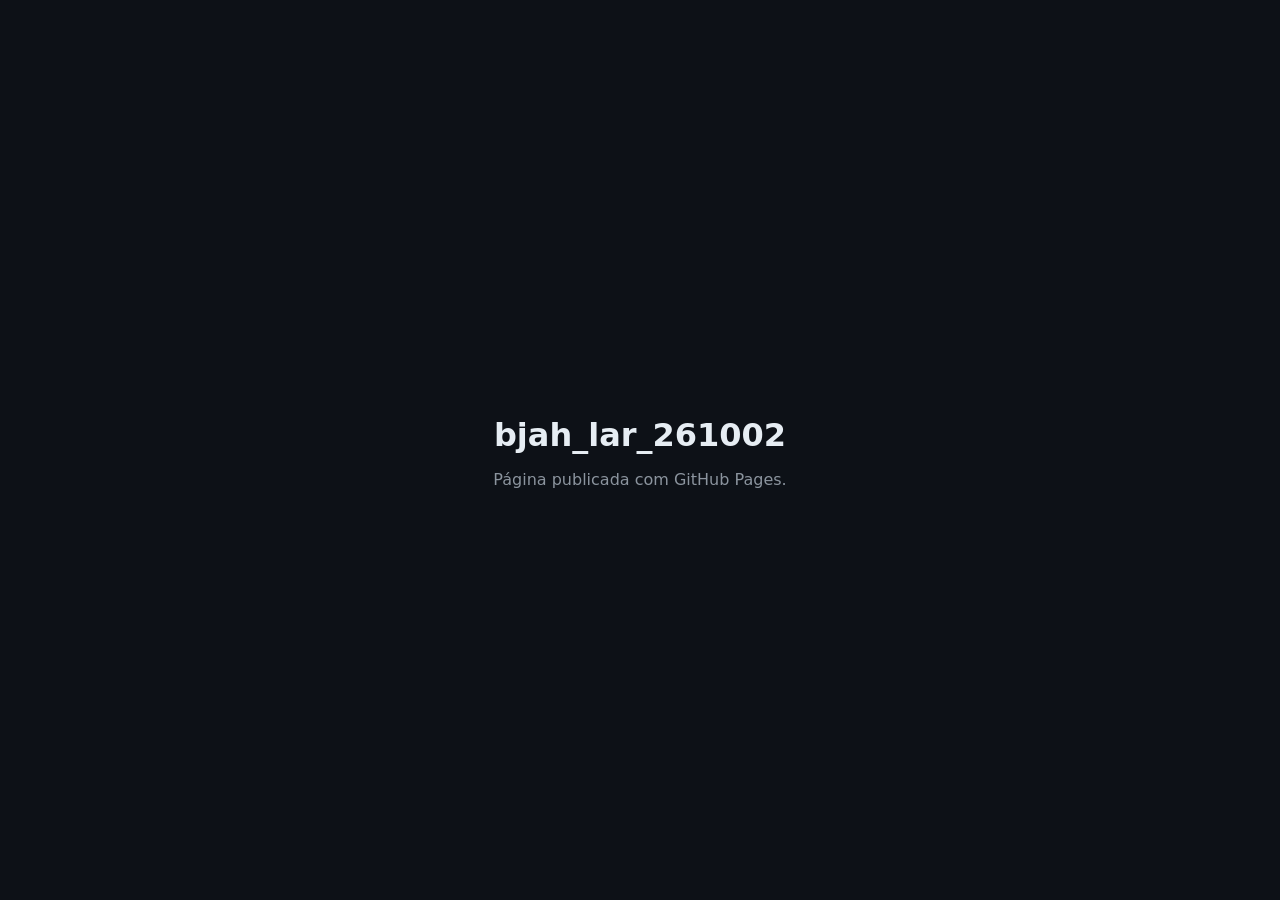
==== index.html @ b50af1e0 "chore: setup inicial do projeto com GitHub Pages" ====
<!DOCTYPE html>
<html lang="pt-BR">
<head>
  <meta charset="UTF-8">
  <meta name="viewport" content="width=device-width, initial-scale=1.0">
  <title>bjah_lar_261002</title>
  <style>
    body {
      margin: 0;
      font-family: system-ui, -apple-system, "Segoe UI", sans-serif;
      background: #0d1117;
      color: #e6edf3;
      display: flex;
      align-items: center;
      justify-content: center;
      min-height: 100vh;
      text-align: center;
    }
    main { padding: 2rem; }
    h1 { font-size: 2rem; margin-bottom: 0.5rem; }
    p { color: #8b949e; }
    a { color: #58a6ff; }
  </style>
</head>
<body>
  <main>
    <h1>bjah_lar_261002</h1>
    <p>Página publicada com GitHub Pages.</p>
  </main>
</body>
</html>
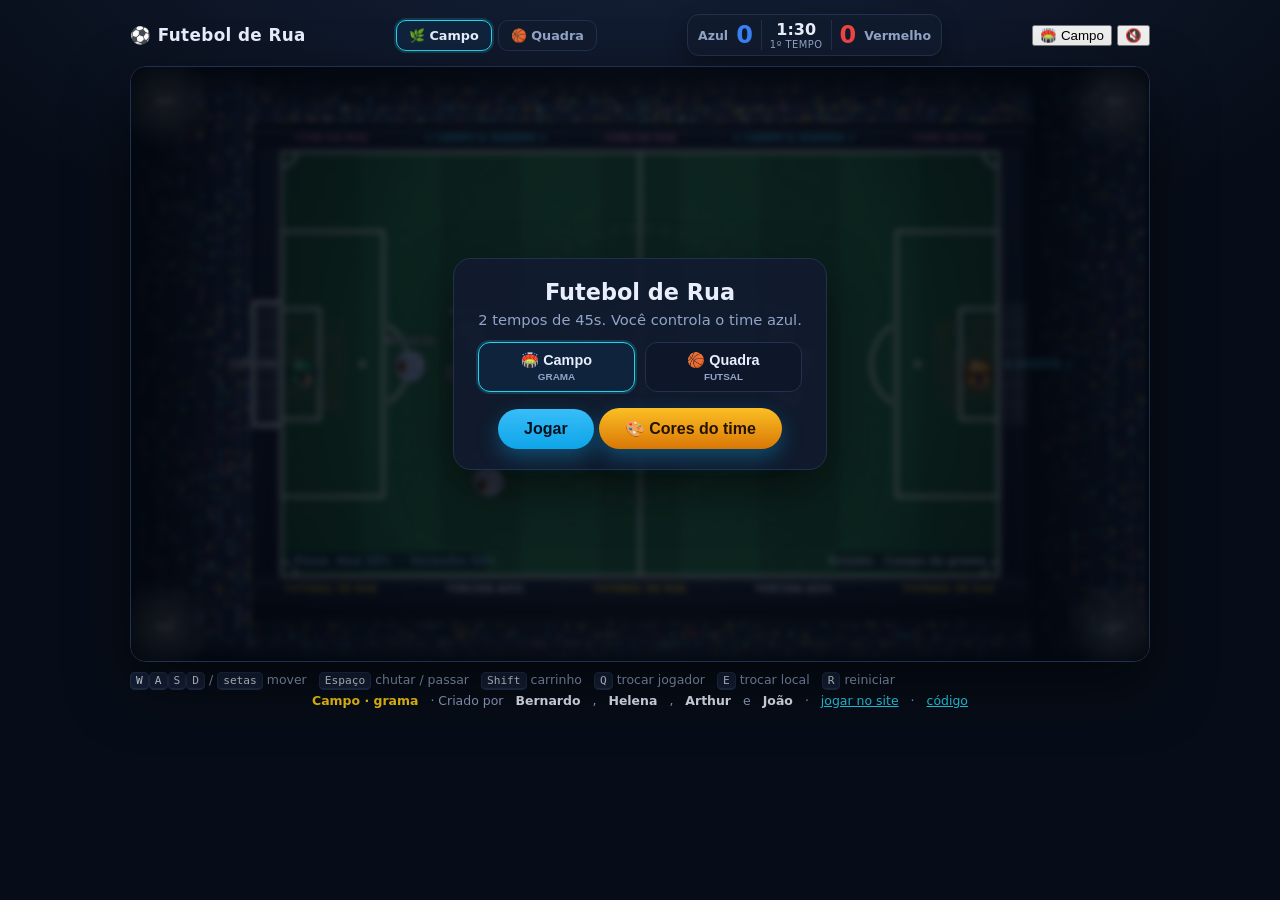
==== commit b561633c: "feat: jogo de futebol com campo de grama (arquibancadas) e quadra de futsal" ====
--- a/index.html
+++ b/index.html
@@ -2,30 +2,120 @@
 <html lang="pt-BR">
 <head>
   <meta charset="UTF-8">
-  <meta name="viewport" content="width=device-width, initial-scale=1.0">
-  <title>bjah_lar_261002</title>
-  <style>
-    body {
-      margin: 0;
-      font-family: system-ui, -apple-system, "Segoe UI", sans-serif;
-      background: #0d1117;
-      color: #e6edf3;
-      display: flex;
-      align-items: center;
-      justify-content: center;
-      min-height: 100vh;
-      text-align: center;
-    }
-    main { padding: 2rem; }
-    h1 { font-size: 2rem; margin-bottom: 0.5rem; }
-    p { color: #8b949e; }
-    a { color: #58a6ff; }
-  </style>
+  <meta name="viewport" content="width=device-width, initial-scale=1.0, maximum-scale=1.0, user-scalable=no">
+  <title>Futebol de Rua — Campo &amp; Quadra</title>
+  <meta name="description" content="Jogo de futebol arcade com campo de grama e quadra de futsal. Bernardo, Helena, Arthur e João.">
+  <link rel="stylesheet" href="css/style.css">
 </head>
 <body>
-  <main>
-    <h1>bjah_lar_261002</h1>
-    <p>Página publicada com GitHub Pages.</p>
-  </main>
+  <div class="app">
+    <header class="topbar">
+      <h1 class="title">⚽ Futebol de Rua</h1>
+
+      <div class="arenas" role="group" aria-label="Escolher praça">
+        <button class="arena is-active" type="button" data-venue="campo">🌿 Campo</button>
+        <button class="arena" type="button" data-venue="quadra">🏀 Quadra</button>
+      </div>
+
+      <div class="scoreboard">
+        <div class="team team--home">
+          <span class="team__name">Azul</span>
+          <span class="team__goals" id="goalsHome">0</span>
+        </div>
+        <div class="clock">
+          <span id="clock">1:30</span>
+          <small id="half">1º tempo</small>
+        </div>
+        <div class="team team--away">
+          <span class="team__goals" id="goalsAway">0</span>
+          <span class="team__name">Vermelho</span>
+        </div>
+      </div>
+
+      <div class="tools">
+        <button class="tool" id="btnVenue" type="button" title="Trocar de local">🏟️ <span id="venueName">Campo</span></button>
+        <button class="tool is-off" id="btnSound" type="button" title="Som">🔇</button>
+      </div>
+    </header>
+
+    <main class="stage">
+      <canvas id="game" width="960" height="560"></canvas>
+
+      <div class="overlay" id="overlay">
+        <div class="overlay__card">
+          <h2 id="overlayTitle">Futebol de Rua</h2>
+          <p id="overlayText">2 tempos de 45s. Você controla o time azul.</p>
+          <div class="venues" role="group" aria-label="Escolher praça">
+            <button class="venue is-active" type="button" data-venue="campo">🏟️ Campo<small>Grama</small></button>
+            <button class="venue" type="button" data-venue="quadra">🏀 Quadra<small>Futsal</small></button>
+          </div>
+          <button id="btnPlay" class="btn" type="button">Jogar</button>
+          <button id="btnCustom" class="btn btn--ghost btn--wide" type="button">🎨 Cores do time</button>
+        </div>
+      </div>
+
+      <div class="touch" id="touch" hidden>
+        <div class="pad" id="pad"><div class="pad__knob" id="knob"></div></div>
+        <div class="buttons">
+          <button class="btn btn--ghost" id="btnSlide" type="button">🛝<small>Carrinho</small></button>
+          <button class="btn btn--kick" id="btnKick" type="button">⚽<small>Chute</small></button>
+        </div>
+      </div>
+    </main>
+
+    <section class="closet" id="closet" hidden>
+      <div class="closet__head">
+        <strong>🎨 Closet — cores do mundo</strong>
+        <button class="tool" id="btnCloseCloset" type="button">Fechar</button>
+      </div>
+      <div class="closet__grid">
+        <label class="field"><span>Time</span>
+          <select id="kitTeam">
+            <option value="1">Azul (você)</option>
+            <option value="2">Vermelho (IA)</option>
+          </select>
+        </label>
+        <label class="field"><span>Camisa</span><input type="color" id="kitShirt" value="#2f6fe0"></label>
+        <label class="field"><span>Detalhe</span><input type="color" id="kitTrim" value="#ffffff"></label>
+        <label class="field"><span>Calção</span><input type="color" id="kitShorts" value="#0f2a5c"></label>
+        <label class="field"><span>Meias</span><input type="color" id="kitSocks" value="#bfdbfe"></label>
+        <label class="field"><span>Chuteira</span><input type="color" id="kitBoot" value="#facc15"></label>
+        <label class="field"><span>Estoque</span><input type="color" id="kitBoot2" value="#111827"></label>
+        <label class="field"><span>Pele</span><input type="color" id="kitSkin" value="#e0a97c"></label>
+        <label class="field"><span>Cabelo</span><input type="color" id="kitHair" value="#2b1a12"></label>
+        <label class="field field--wide"><span>Estampa</span>
+          <select id="kitStyle">
+            <option value="stripes">Listrado</option>
+            <option value="hoops">Horizontal</option>
+            <option value="plain">Liso</option>
+            <option value="sash">Faixa</option>
+            <option value="gradient">Degradê</option>
+          </select>
+        </label>
+      </div>
+      <div class="closet__actions">
+        <button class="btn btn--ghost" id="kitRandom" type="button">🎲 Aleatório</button>
+        <button class="btn btn--ghost" id="kitReset" type="button">↺ Padrão</button>
+      </div>
+    </section>
+
+    <footer class="hints">
+      <span><kbd>W</kbd><kbd>A</kbd><kbd>S</kbd><kbd>D</kbd> / <kbd>setas</kbd> mover</span>
+      <span><kbd>Espaço</kbd> chutar / passar</span>
+      <span><kbd>Shift</kbd> carrinho</span>
+      <span><kbd>Q</kbd> trocar jogador</span>
+      <span><kbd>E</kbd> trocar local</span>
+      <span><kbd>R</kbd> reiniciar</span>
+    </footer>
+
+    <footer class="credits">
+      <span id="arenaName">Campo · grama</span>
+      · Criado por <strong>Bernardo</strong>, <strong>Helena</strong>, <strong>Arthur</strong> e <strong>João</strong>
+      · <a href="https://larandreluizinfo.github.io/bjah_lar_261002/">jogar no site</a>
+      · <a href="https://github.com/larandreluizinfo/bjah_lar_261002">código</a>
+    </footer>
+  </div>
+
+  <script src="js/game.js"></script>
 </body>
 </html>
--- a/css/style.css
+++ b/css/style.css
@@ -0,0 +1,166 @@
+:root {
+  --bg: #070d18;
+  --panel: #111b2e;
+  --line: #22304f;
+  --text: #e8eefc;
+  --muted: #93a4c8;
+  --home: #3b82f6;
+  --away: #ef4444;
+  --accent: #22d3ee;
+  --gold: #facc15;
+}
+
+* { box-sizing: border-box; }
+
+body {
+  margin: 0;
+  min-height: 100vh;
+  background: radial-gradient(1300px 700px at 50% -15%, #17233d 0%, var(--bg) 62%);
+  color: var(--text);
+  font-family: system-ui, -apple-system, "Segoe UI", Roboto, sans-serif;
+  display: flex;
+  justify-content: center;
+  padding: 14px 12px 30px;
+}
+
+.app { width: 100%; max-width: 1020px; }
+
+.topbar {
+  display: flex;
+  align-items: center;
+  justify-content: space-between;
+  gap: 10px;
+  flex-wrap: wrap;
+  margin-bottom: 10px;
+}
+
+.title { font-size: 1.05rem; margin: 0; letter-spacing: 0.4px; }
+
+.scoreboard {
+  display: flex;
+  align-items: stretch;
+  gap: 8px;
+  background: var(--panel);
+  border: 1px solid var(--line);
+  border-radius: 12px;
+  padding: 5px 10px;
+  box-shadow: 0 8px 20px rgba(0, 0, 0, 0.35);
+}
+
+.team { display: flex; align-items: center; gap: 8px; font-weight: 600; }
+.team__name { font-size: 0.78rem; color: var(--muted); }
+.team__goals { font-size: 1.5rem; font-weight: 800; line-height: 1; font-variant-numeric: tabular-nums; }
+.team--home .team__goals { color: var(--home); }
+.team--away .team__goals { color: var(--away); }
+
+.clock {
+  display: flex; flex-direction: column; align-items: center;
+  min-width: 66px; padding: 0 8px;
+  border-left: 1px solid var(--line); border-right: 1px solid var(--line);
+}
+.clock span { font-variant-numeric: tabular-nums; font-weight: 700; }
+.clock small { font-size: 0.62rem; color: var(--muted); text-transform: uppercase; letter-spacing: 0.5px; }
+
+.arenas { display: flex; gap: 6px; }
+.arena {
+  cursor: pointer; color: var(--muted); font: inherit;
+  background: var(--panel); border: 1px solid var(--line); border-radius: 10px;
+  padding: 7px 12px; font-size: 0.8rem; font-weight: 700;
+}
+.arena:hover { color: var(--text); border-color: var(--accent); }
+.arena.is-active {
+  color: var(--text); border-color: var(--accent);
+  background: #10233c; box-shadow: 0 0 0 2px rgba(34, 211, 238, 0.18);
+}
+
+.stage {
+  position: relative;
+  border: 1px solid var(--line);
+  border-radius: 16px;
+  overflow: hidden;
+  background: #05090f;
+  box-shadow: 0 24px 60px rgba(0, 0, 0, 0.55);
+}
+
+canvas { display: block; width: 100%; height: auto; }
+
+.overlay {
+  position: absolute; inset: 0;
+  display: grid; place-items: center;
+  background: rgba(5, 10, 20, 0.78);
+  backdrop-filter: blur(3px);
+  text-align: center;
+  padding: 16px;
+}
+.overlay[hidden] { display: none; }
+
+.overlay__card {
+  background: rgba(17, 27, 46, 0.94);
+  border: 1px solid var(--line);
+  border-radius: 18px;
+  padding: 20px 24px;
+  max-width: 440px;
+  box-shadow: 0 20px 50px rgba(0, 0, 0, 0.5);
+}
+.overlay__card h2 { margin: 0 0 6px; font-size: 1.4rem; }
+.overlay__card p { margin: 0 0 14px; color: var(--muted); font-size: 0.92rem; }
+
+.venues { display: flex; gap: 10px; justify-content: center; margin-bottom: 16px; }
+.venue {
+  flex: 1; cursor: pointer; color: var(--text);
+  background: #0d1729; border: 1px solid var(--line); border-radius: 12px;
+  padding: 9px 6px; font-size: 0.9rem; font-weight: 700;
+  display: flex; flex-direction: column; align-items: center; gap: 2px;
+}
+.venue small { font-size: 0.62rem; font-weight: 600; color: var(--muted); text-transform: uppercase; }
+.venue.is-active { border-color: var(--accent); background: #10233c; box-shadow: 0 0 0 2px rgba(34, 211, 238, 0.18); }
+
+.btn {
+  appearance: none; border: 0; cursor: pointer;
+  background: linear-gradient(180deg, #38bdf8, #0ea5e9);
+  color: #04121f; font-weight: 800; font-size: 1rem;
+  padding: 11px 26px; border-radius: 999px;
+  box-shadow: 0 8px 20px rgba(14, 165, 233, 0.35);
+}
+.btn:active { transform: translateY(1px); }
+.btn--kick { background: linear-gradient(180deg, #4ade80, #16a34a); color: #04210f; }
+.btn--ghost { background: linear-gradient(180deg, #fbbf24, #d97706); color: #241300; }
+.btn small { display: block; font-size: 0.58rem; font-weight: 700; text-transform: uppercase; }
+
+.hints, .credits {
+  margin-top: 10px; color: var(--muted); font-size: 0.78rem;
+  display: flex; gap: 12px; flex-wrap: wrap; align-items: center;
+}
+.credits { justify-content: center; margin-top: 6px; }
+.credits strong { color: var(--text); }
+.credits #arenaName { color: var(--gold); font-weight: 700; }
+.credits a { color: var(--accent); }
+kbd {
+  background: #16223a; border: 1px solid var(--line); border-bottom-width: 2px;
+  border-radius: 5px; padding: 1px 5px; font-size: 0.7rem; color: var(--text);
+}
+
+.touch {
+  position: absolute; inset: auto 0 0 0;
+  display: flex; justify-content: space-between; align-items: flex-end;
+  padding: 14px; pointer-events: none;
+}
+.touch[hidden] { display: none; }
+
+.pad {
+  position: relative; width: 116px; height: 116px; border-radius: 50%;
+  background: rgba(148, 176, 232, 0.16); border: 2px solid rgba(148, 176, 232, 0.35);
+  pointer-events: auto; touch-action: none;
+}
+.pad__knob {
+  position: absolute; top: 50%; left: 50%; width: 50px; height: 50px; margin: -25px 0 0 -25px;
+  border-radius: 50%; background: rgba(226, 240, 255, 0.75);
+}
+.buttons { display: flex; gap: 10px; align-items: flex-end; pointer-events: auto; }
+.buttons .btn { border-radius: 50%; width: 74px; height: 74px; padding: 6px; font-size: 1.35rem; }
+
+@media (max-width: 620px) {
+  .title { width: 100%; text-align: center; order: -1; }
+  .scoreboard { flex: 1; justify-content: space-between; }
+  .hints { justify-content: center; font-size: 0.72rem; }
+}
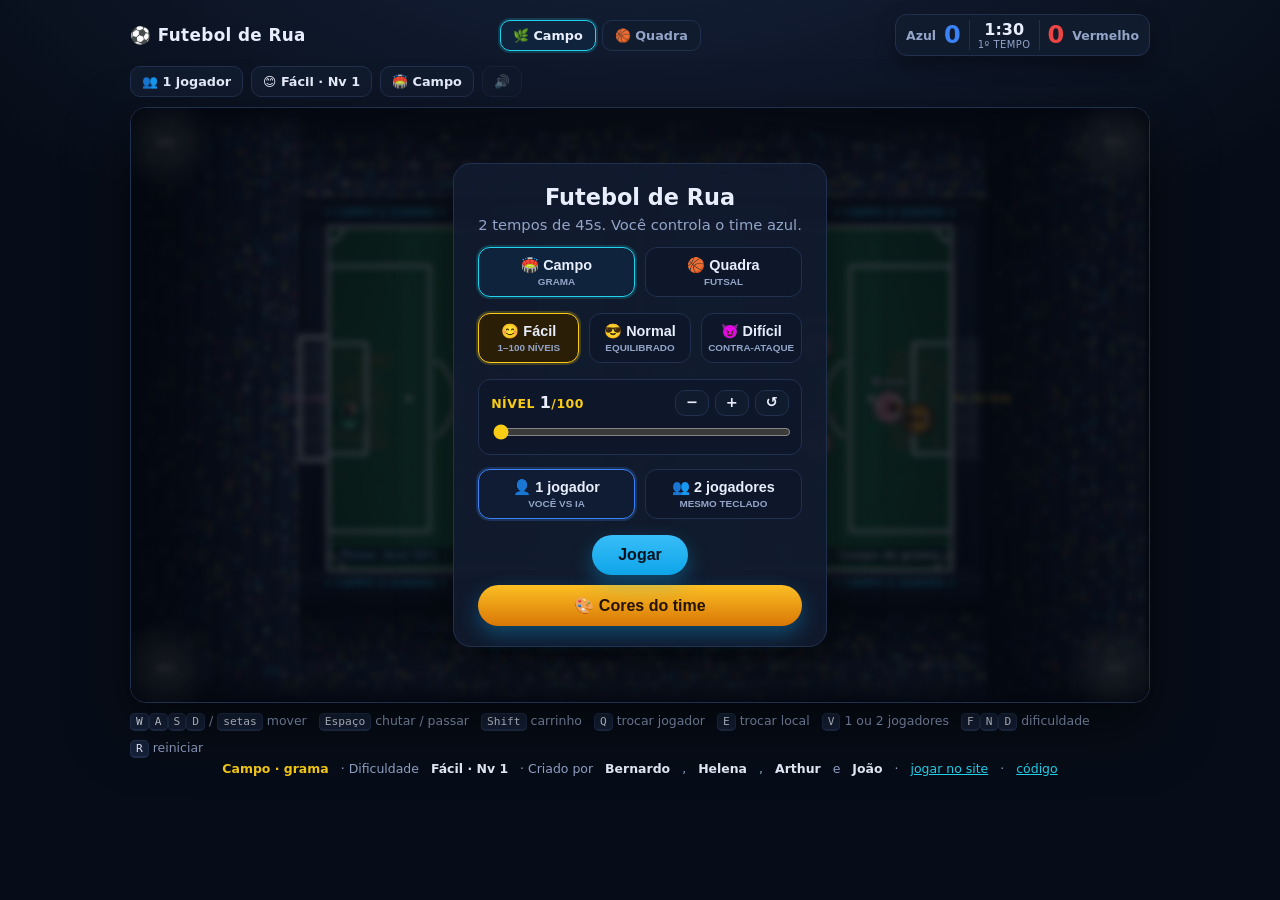
==== commit 49231ad5: "feat: modo facil com 100 niveis progressivos e ajuste de balanceamento" ====
--- a/index.html
+++ b/index.html
@@ -33,6 +33,8 @@
       </div>
 
       <div class="tools">
+        <button class="tool" id="btnMode" type="button" title="Número de jogadores">👥 <span id="modeName">1 jogador</span></button>
+        <button class="tool" id="btnDiff" type="button" title="Dificuldade">😊 <span id="diffName">Fácil</span></button>
         <button class="tool" id="btnVenue" type="button" title="Trocar de local">🏟️ <span id="venueName">Campo</span></button>
         <button class="tool is-off" id="btnSound" type="button" title="Som">🔇</button>
       </div>
@@ -48,6 +50,26 @@
           <div class="venues" role="group" aria-label="Escolher praça">
             <button class="venue is-active" type="button" data-venue="campo">🏟️ Campo<small>Grama</small></button>
             <button class="venue" type="button" data-venue="quadra">🏀 Quadra<small>Futsal</small></button>
+          </div>
+          <div class="venues" role="group" aria-label="Dificuldade">
+            <button class="venue diff is-active" type="button" data-diff="facil">😊 Fácil<small>1–100 níveis</small></button>
+            <button class="venue diff" type="button" data-diff="normal">😎 Normal<small>Equilibrado</small></button>
+            <button class="venue diff" type="button" data-diff="dificil">😈 Difícil<small>Contra-ataque</small></button>
+          </div>
+          <div class="levelbox" id="levelBox">
+            <div class="levelbox__top">
+              <span class="levelbox__label">Nível <output id="lvlOut">1</output>/100</span>
+              <span class="levelbox__btns">
+                <button class="tool" id="lvlDown" type="button" title="Diminuir">−</button>
+                <button class="tool" id="lvlUp" type="button" title="Aumentar">+</button>
+                <button class="tool" id="lvlReset" type="button" title="Voltar ao 1">↺</button>
+              </span>
+            </div>
+            <input type="range" id="lvlRange" min="1" max="100" step="1" value="1" aria-label="Nível de 1 a 100">
+          </div>
+          <div class="venues" role="group" aria-label="Jogadores">
+            <button class="venue mode is-active" type="button" data-mode="1p">👤 1 jogador<small>Você vs IA</small></button>
+            <button class="venue mode" type="button" data-mode="2p">👥 2 jogadores<small>Mesmo teclado</small></button>
           </div>
           <button id="btnPlay" class="btn" type="button">Jogar</button>
           <button id="btnCustom" class="btn btn--ghost btn--wide" type="button">🎨 Cores do time</button>
@@ -105,11 +127,20 @@
       <span><kbd>Shift</kbd> carrinho</span>
       <span><kbd>Q</kbd> trocar jogador</span>
       <span><kbd>E</kbd> trocar local</span>
+      <span><kbd>V</kbd> 1 ou 2 jogadores</span>
+      <span><kbd>F</kbd><kbd>N</kbd><kbd>D</kbd> dificuldade</span>
       <span><kbd>R</kbd> reiniciar</span>
+    </footer>
+
+    <footer class="versus-hint" id="versusHint" hidden>
+      <strong>👥 Modo Versus:</strong>
+      <span class="p1">Jogador 1 (azul): <kbd>W</kbd><kbd>A</kbd><kbd>S</kbd><kbd>D</kbd> · <kbd>Espaço</kbd> chute · <kbd>Shift</kbd> carrinho · <kbd>Q</kbd> trocar</span>
+      <span class="p2">Jogador 2 (vermelho): <kbd>↑</kbd><kbd>←</kbd><kbd>↓</kbd><kbd>→</kbd> · <kbd>/</kbd> ou <kbd>.</kbd> chute · <kbd>Shift</kbd> direito carrinho · <kbd>,</kbd> trocar</span>
     </footer>
 
     <footer class="credits">
       <span id="arenaName">Campo · grama</span>
+      · Dificuldade <strong id="diffInline">Fácil · Nv 1</strong>
       · Criado por <strong>Bernardo</strong>, <strong>Helena</strong>, <strong>Arthur</strong> e <strong>João</strong>
       · <a href="https://larandreluizinfo.github.io/bjah_lar_261002/">jogar no site</a>
       · <a href="https://github.com/larandreluizinfo/bjah_lar_261002">código</a>
--- a/css/style.css
+++ b/css/style.css
@@ -73,6 +73,62 @@
   background: #10233c; box-shadow: 0 0 0 2px rgba(34, 211, 238, 0.18);
 }
 
+.tools { display: flex; gap: 8px; }
+.tool {
+  background: var(--panel); color: var(--text); font: inherit;
+  border: 1px solid var(--line); border-radius: 10px;
+  padding: 7px 11px; font-size: 0.8rem; font-weight: 600; cursor: pointer;
+}
+.tool:hover { border-color: var(--accent); }
+.tool.is-off { opacity: 0.5; }
+
+.levelbox {
+  margin: 0 0 14px; padding: 10px 12px;
+  background: #0d1729; border: 1px solid var(--line); border-radius: 12px;
+  text-align: left;
+}
+.levelbox[hidden] { display: none; }
+.levelbox__top {
+  display: flex; align-items: center; justify-content: space-between;
+  gap: 8px; margin-bottom: 8px;
+}
+.levelbox__label {
+  font-size: 0.78rem; font-weight: 700; color: var(--gold);
+  text-transform: uppercase; letter-spacing: 0.5px;
+}
+.levelbox__label output { font-size: 1rem; color: var(--text); }
+.levelbox__btns { display: flex; gap: 6px; }
+.levelbox__btns .tool { padding: 3px 10px; font-size: 0.9rem; line-height: 1.2; }
+.levelbox input[type="range"] {
+  width: 100%; accent-color: var(--gold); cursor: pointer;
+}
+
+.closet {
+  margin-top: 12px; padding: 14px;
+  background: var(--panel); border: 1px solid var(--line); border-radius: 14px;
+}
+.closet[hidden] { display: none; }
+.closet__head {
+  display: flex; align-items: center; justify-content: space-between;
+  gap: 10px; margin-bottom: 12px; font-size: 0.95rem;
+}
+.closet__grid {
+  display: grid; grid-template-columns: repeat(auto-fit, minmax(140px, 1fr)); gap: 10px;
+}
+.field { display: flex; flex-direction: column; gap: 5px; font-size: 0.75rem; color: var(--muted); }
+.field--wide { grid-column: span 2; }
+.field span { text-transform: uppercase; letter-spacing: 0.5px; font-weight: 700; }
+.field input[type="color"] {
+  width: 100%; height: 34px; padding: 2px; cursor: pointer;
+  background: #0d1729; border: 1px solid var(--line); border-radius: 8px;
+}
+.field select {
+  width: 100%; padding: 7px 8px; font: inherit; color: var(--text);
+  background: #0d1729; border: 1px solid var(--line); border-radius: 8px;
+}
+.closet__actions { display: flex; gap: 10px; margin-top: 12px; flex-wrap: wrap; }
+.btn--wide { display: block; width: 100%; margin-top: 10px; }
+
 .stage {
   position: relative;
   border: 1px solid var(--line);
@@ -114,6 +170,27 @@
 }
 .venue small { font-size: 0.62rem; font-weight: 600; color: var(--muted); text-transform: uppercase; }
 .venue.is-active { border-color: var(--accent); background: #10233c; box-shadow: 0 0 0 2px rgba(34, 211, 238, 0.18); }
+.venue.diff.is-active { border-color: var(--gold); background: #2a1f06; box-shadow: 0 0 0 2px rgba(250, 204, 21, 0.2); }
+.venue.mode.is-active { border-color: var(--home); background: #0f1c33; box-shadow: 0 0 0 2px rgba(59, 130, 246, 0.22); }
+
+.versus-hint {
+  display: flex; flex-direction: column; gap: 4px;
+  margin-top: 10px; padding: 10px 12px;
+  background: rgba(17, 27, 46, 0.9); border: 1px solid var(--line);
+  border-radius: 12px; font-size: 0.78rem; color: var(--muted);
+}
+.versus-hint[hidden] { display: none; }
+.versus-hint .p1 { color: #bfdbfe; }
+.versus-hint .p2 { color: #fecdd3; }
+.versus-hint strong { color: var(--text); }
+
+.levelbox { margin: 0 0 14px; }
+.levelbox[hidden] { display: none; }
+.levelbox__top { display: flex; align-items: center; justify-content: space-between; margin-bottom: 6px; }
+.levelbox__label { font-size: 0.78rem; font-weight: 700; color: var(--gold); }
+.levelbox__label output { font-size: 1rem; }
+.levelbox__btns { display: flex; gap: 6px; }
+.levelbox input[type="range"] { width: 100%; accent-color: var(--gold); cursor: pointer; }
 
 .btn {
   appearance: none; border: 0; cursor: pointer;
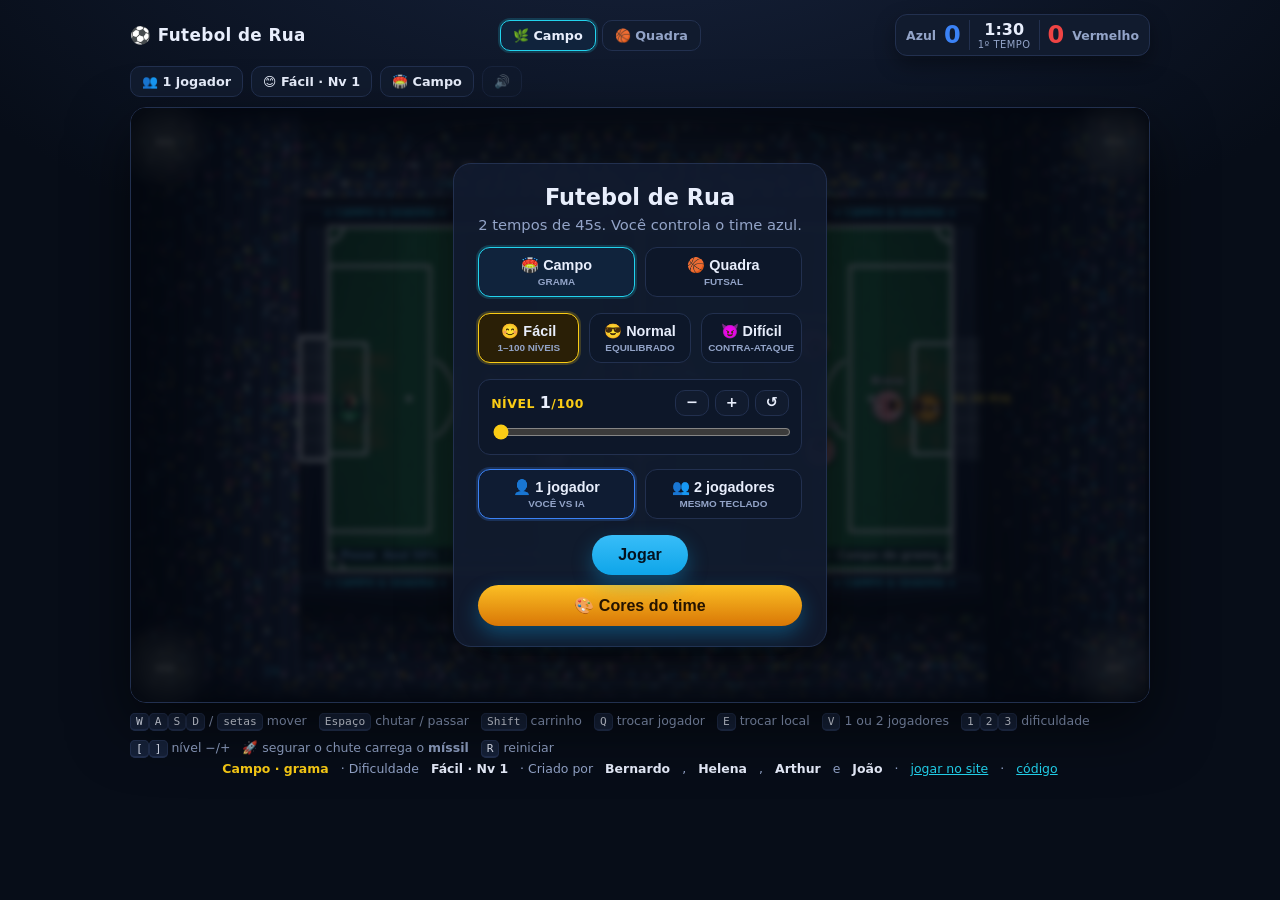
==== commit f0f33648: "fix: evita setVenue(undefined) ao clicar em botoes de dificuldade/modo" ====
--- a/index.html
+++ b/index.html
@@ -128,7 +128,9 @@
       <span><kbd>Q</kbd> trocar jogador</span>
       <span><kbd>E</kbd> trocar local</span>
       <span><kbd>V</kbd> 1 ou 2 jogadores</span>
-      <span><kbd>F</kbd><kbd>N</kbd><kbd>D</kbd> dificuldade</span>
+      <span><kbd>1</kbd><kbd>2</kbd><kbd>3</kbd> dificuldade</span>
+      <span><kbd>[</kbd><kbd>]</kbd> nível −/+</span>
+      <span>🚀 segurar o chute carrega o <strong>míssil</strong></span>
       <span><kbd>R</kbd> reiniciar</span>
     </footer>
 
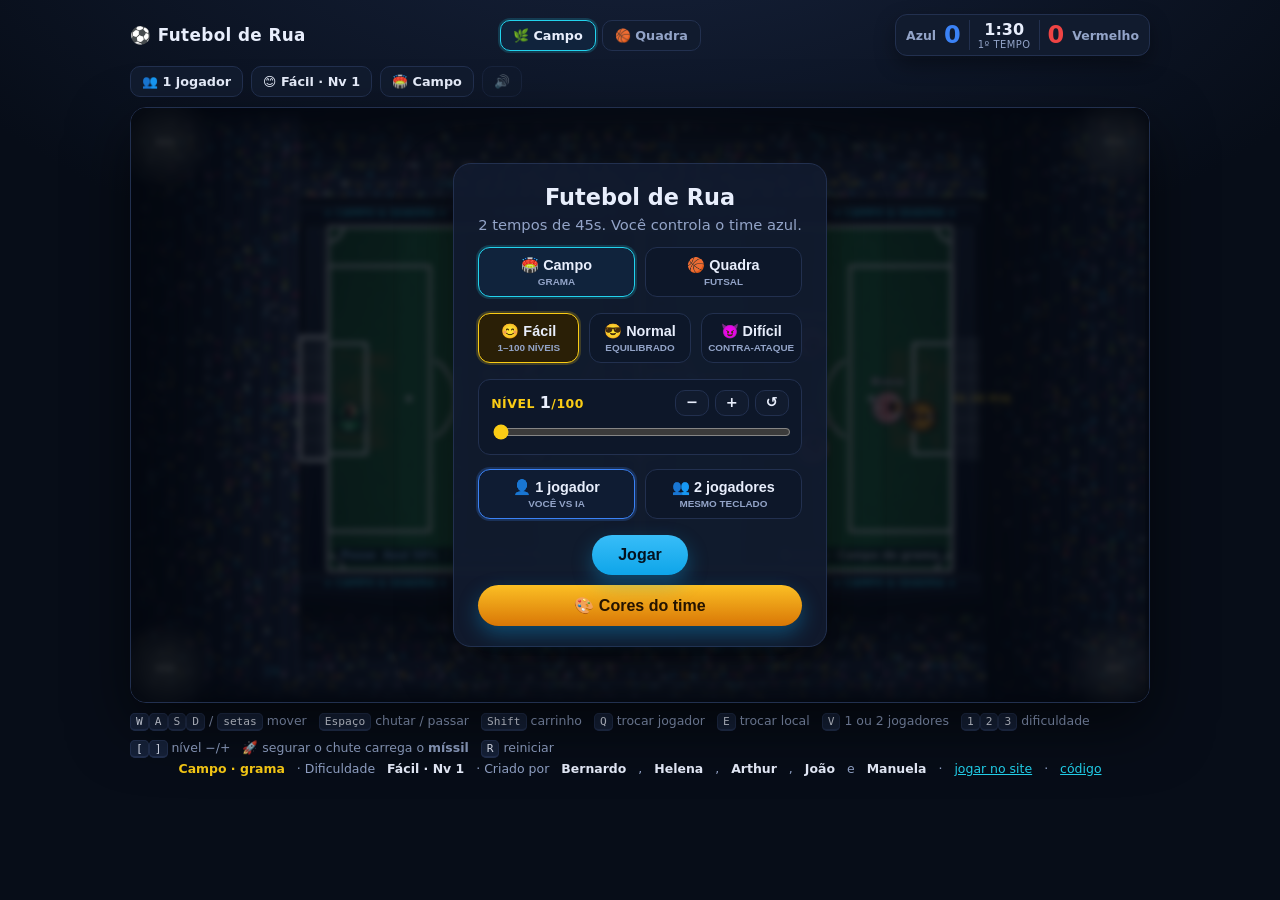
==== commit fe84974f: "docs: adiciona Manuela como autora do projeto" ====
--- a/index.html
+++ b/index.html
@@ -143,7 +143,7 @@
     <footer class="credits">
       <span id="arenaName">Campo · grama</span>
       · Dificuldade <strong id="diffInline">Fácil · Nv 1</strong>
-      · Criado por <strong>Bernardo</strong>, <strong>Helena</strong>, <strong>Arthur</strong> e <strong>João</strong>
+      · Criado por <strong>Bernardo</strong>, <strong>Helena</strong>, <strong>Arthur</strong>, <strong>João</strong> e <strong>Manuela</strong>
       · <a href="https://larandreluizinfo.github.io/bjah_lar_261002/">jogar no site</a>
       · <a href="https://github.com/larandreluizinfo/bjah_lar_261002">código</a>
     </footer>
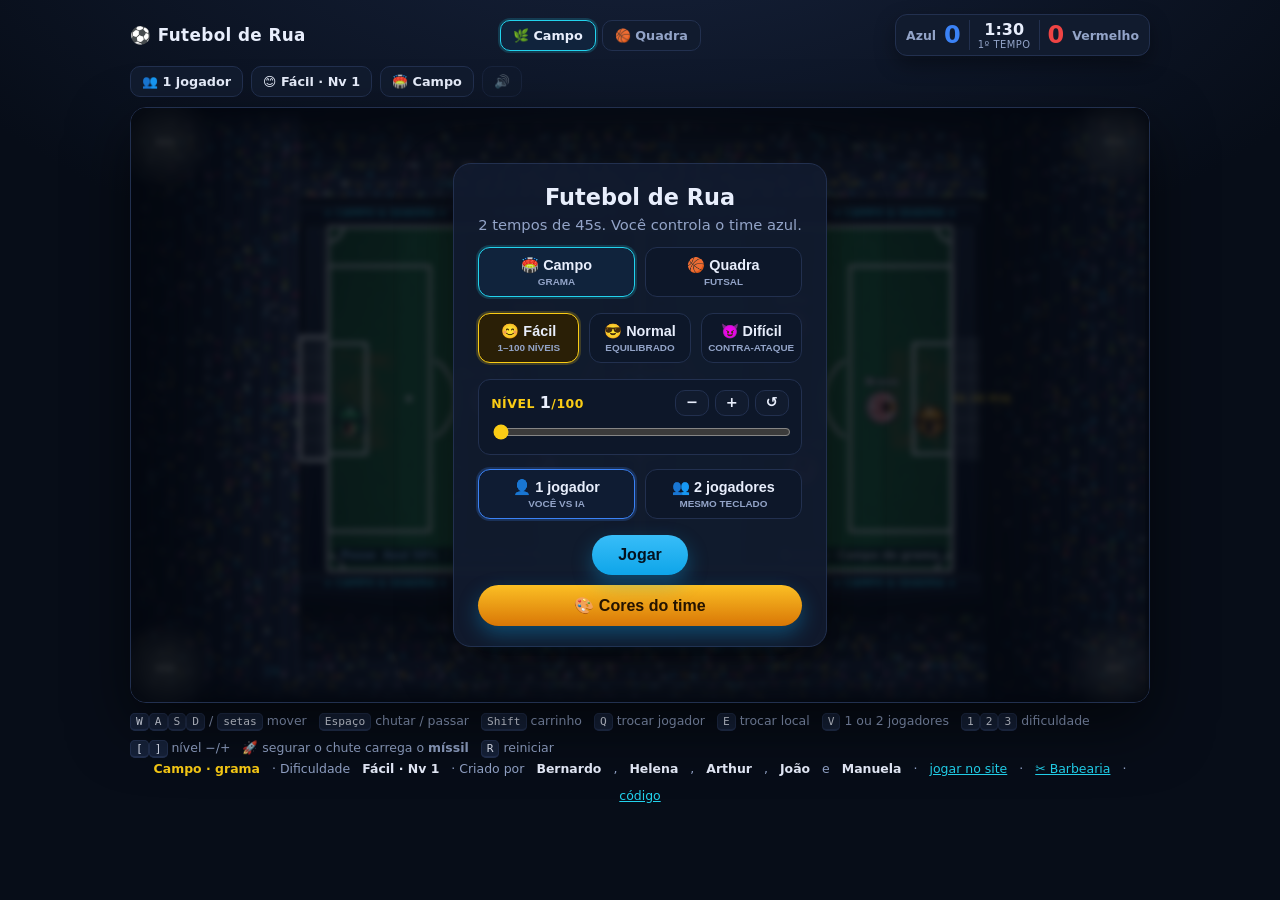
==== commit ac72647d: "feat: jogo da barbearia (corte de cabelo de homem) em canvas" ====
--- a/index.html
+++ b/index.html
@@ -145,6 +145,7 @@
       · Dificuldade <strong id="diffInline">Fácil · Nv 1</strong>
       · Criado por <strong>Bernardo</strong>, <strong>Helena</strong>, <strong>Arthur</strong>, <strong>João</strong> e <strong>Manuela</strong>
       · <a href="https://larandreluizinfo.github.io/bjah_lar_261002/">jogar no site</a>
+      · <a href="barber.html">✂️ Barbearia</a>
       · <a href="https://github.com/larandreluizinfo/bjah_lar_261002">código</a>
     </footer>
   </div>
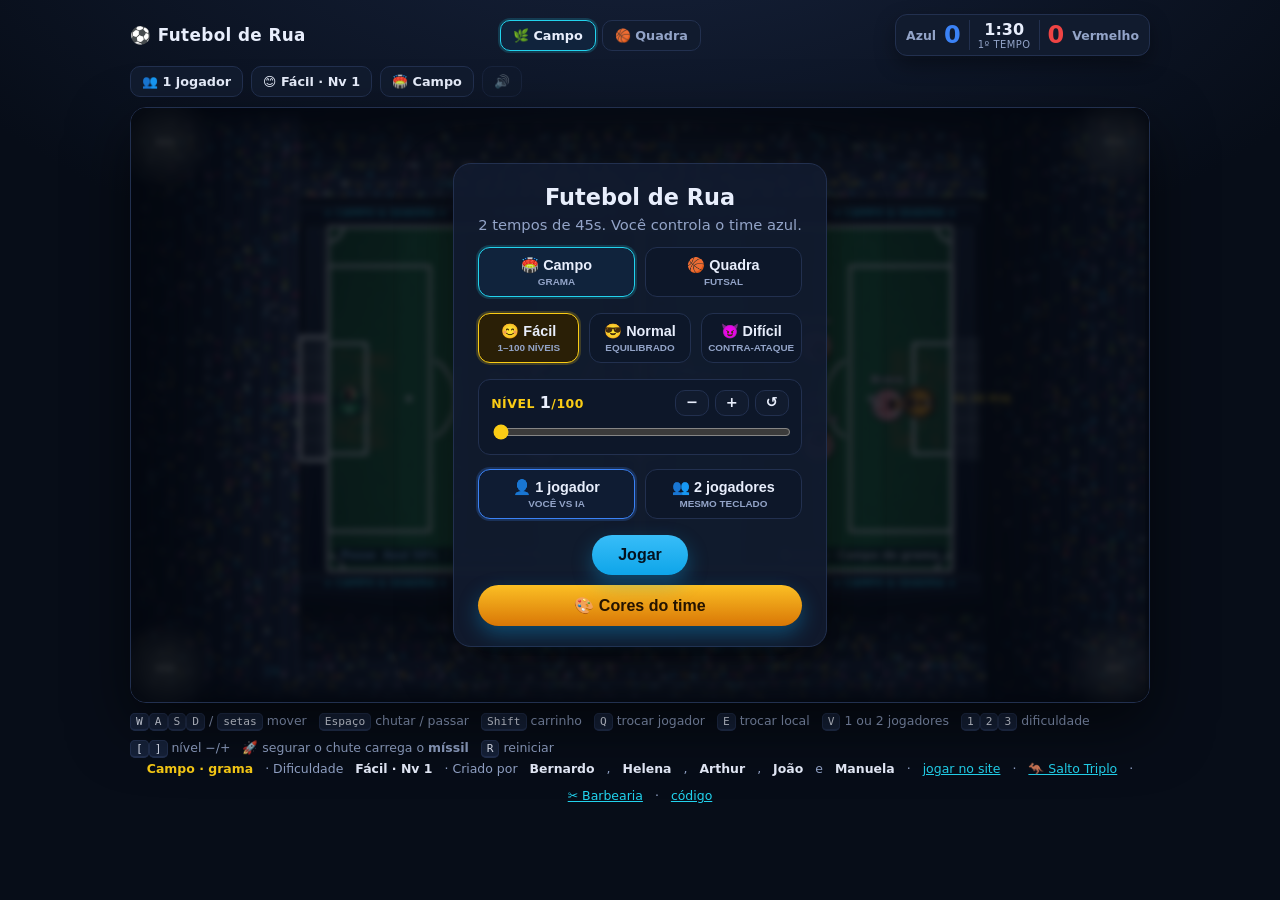
==== commit a5666cf6: "feat: jogo do salto triplo com 3 saltos, vento e caixa de areia" ====
--- a/index.html
+++ b/index.html
@@ -145,6 +145,7 @@
       · Dificuldade <strong id="diffInline">Fácil · Nv 1</strong>
       · Criado por <strong>Bernardo</strong>, <strong>Helena</strong>, <strong>Arthur</strong>, <strong>João</strong> e <strong>Manuela</strong>
       · <a href="https://larandreluizinfo.github.io/bjah_lar_261002/">jogar no site</a>
+      · <a href="salto.html">🦘 Salto Triplo</a>
       · <a href="barber.html">✂️ Barbearia</a>
       · <a href="https://github.com/larandreluizinfo/bjah_lar_261002">código</a>
     </footer>
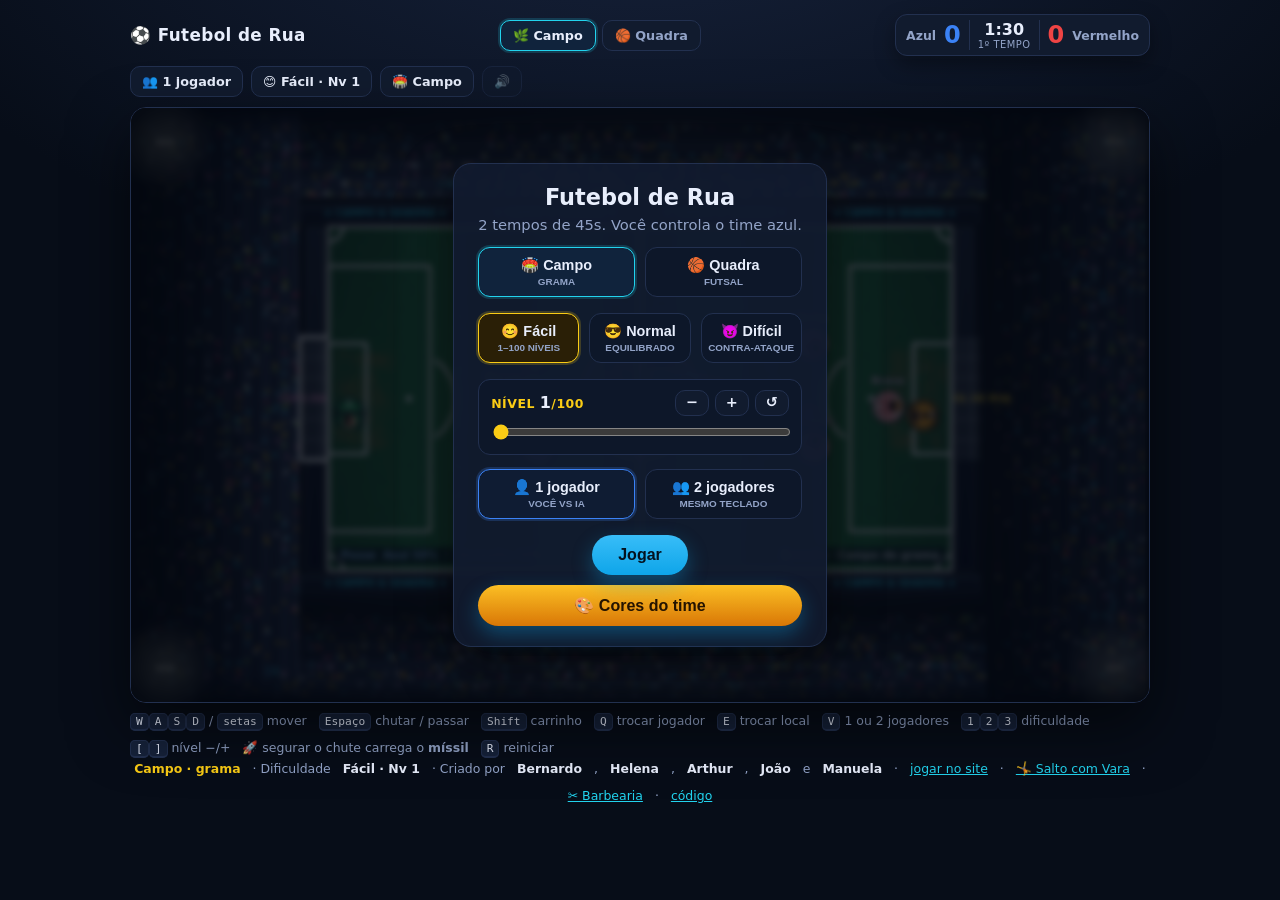
==== commit 70a7d579: "feat: troca salto triplo por salto com vara (planting, vara flexível, barra)" ====
--- a/index.html
+++ b/index.html
@@ -145,7 +145,7 @@
       · Dificuldade <strong id="diffInline">Fácil · Nv 1</strong>
       · Criado por <strong>Bernardo</strong>, <strong>Helena</strong>, <strong>Arthur</strong>, <strong>João</strong> e <strong>Manuela</strong>
       · <a href="https://larandreluizinfo.github.io/bjah_lar_261002/">jogar no site</a>
-      · <a href="salto.html">🦘 Salto Triplo</a>
+      · <a href="salto.html">🤸 Salto com Vara</a>
       · <a href="barber.html">✂️ Barbearia</a>
       · <a href="https://github.com/larandreluizinfo/bjah_lar_261002">código</a>
     </footer>
